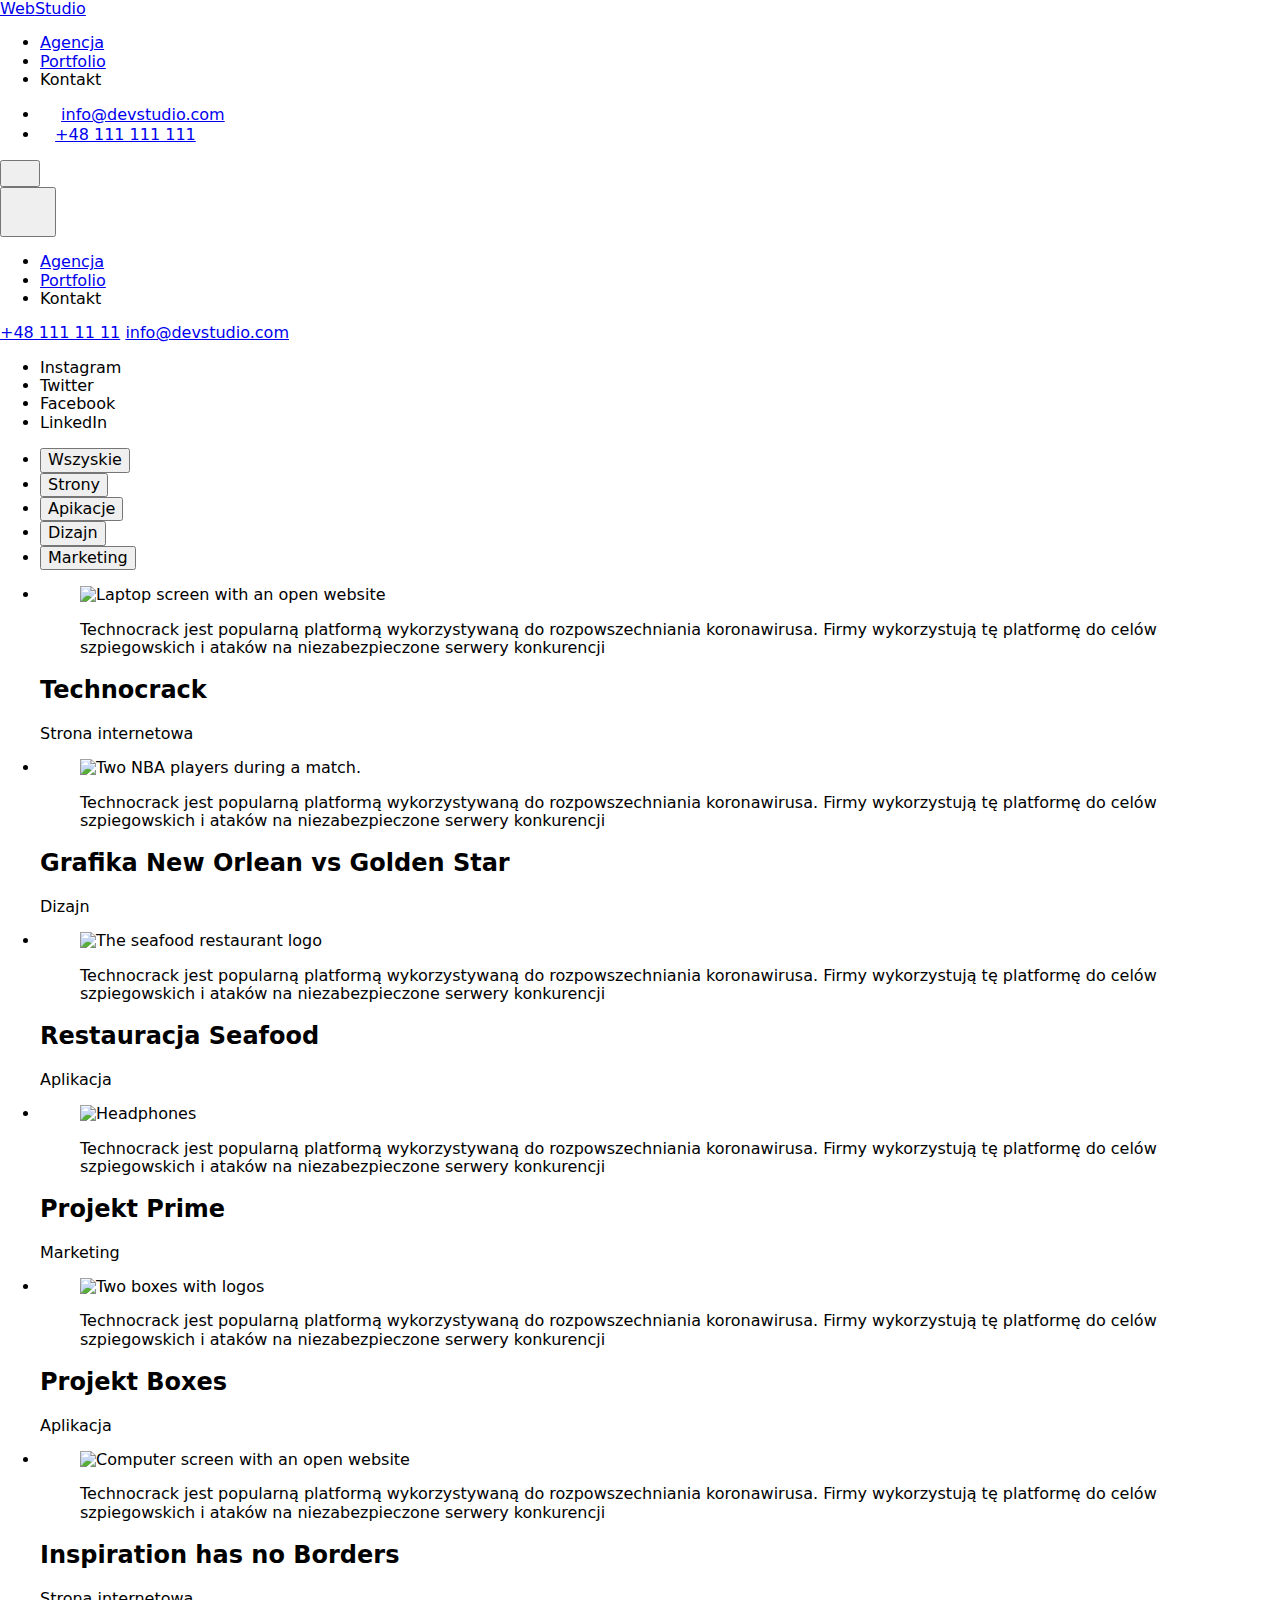
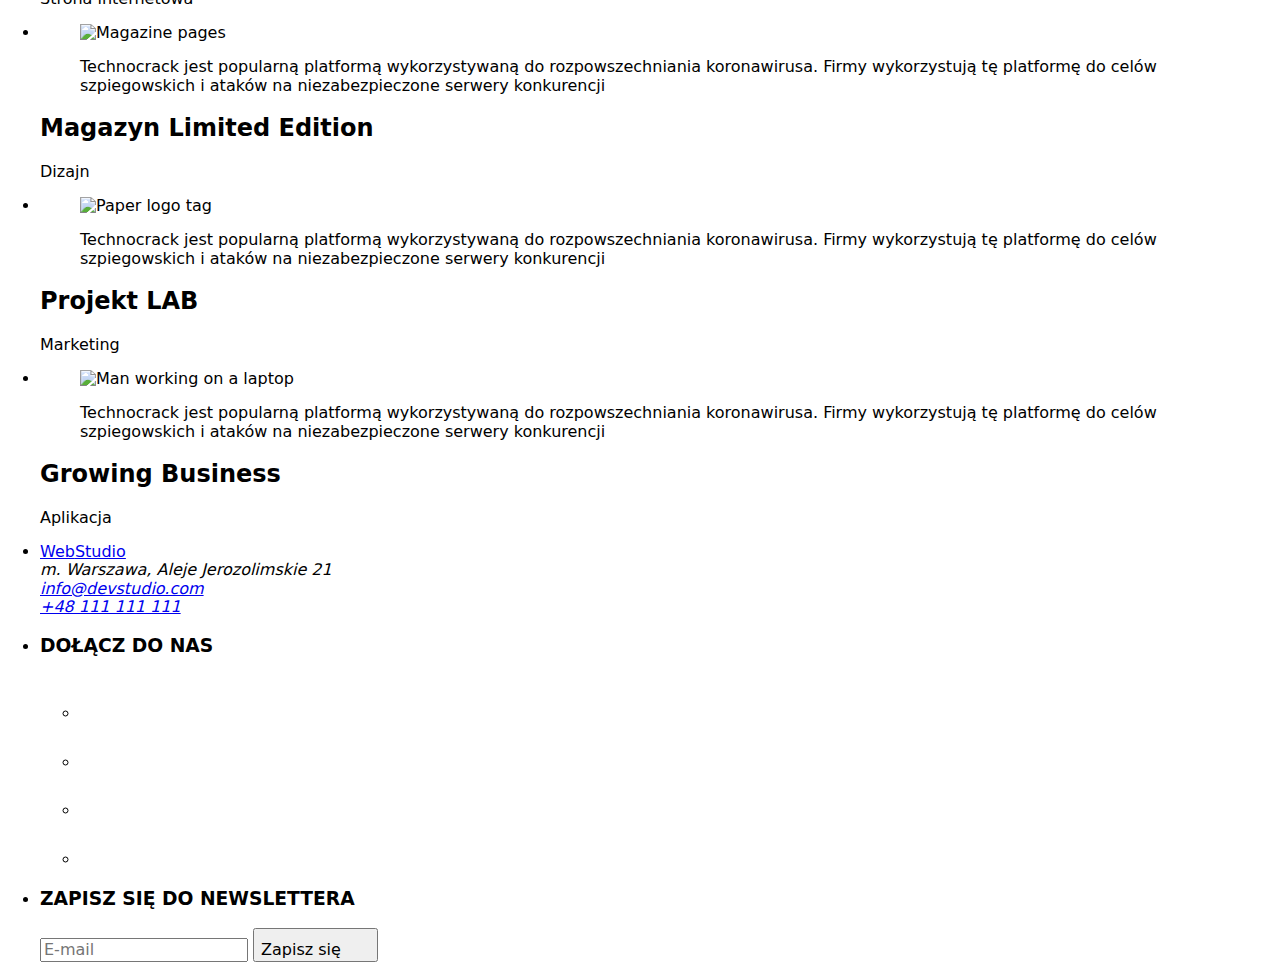
==== portfolio.html @ 4782a732 "Add files via upload" ====
<!DOCTYPE html>
<html lang="en">
<head>
    <link rel="stylesheet" href="https://cdnjs.cloudflare.com/ajax/libs/modern-normalize/1.0.0/modern-normalize.min.css" />
    <link rel="stylesheet" href="./CSS/main.min.css"/>
    <link href="https://fonts.googleapis.com/css2?family=Raleway:wght@700&family=Roboto:wght@400;500;700;900&display=swap"
        rel="stylesheet">
</head>
    <body>
        <header class="header">
            <div class="container">
            <!--logo-->
            <a href=./index.html class="logo">Web<span class="logo--header-theme">Studio</span></a>
            <!--main nawigation-->
            <nav class="navigation">
            <ul class="navigation__list">
                <li class="navigation__item"><a class="navigation__link" href="./index.html">Agencja</a></li>
                <li class="navigation__item"><a class="navigation__link" href="./portfolio.html"><span class="navigation__link--active">Portfolio</span></a></li>
                <li class="navigation__item">Kontakt</li>
            </ul></nav>
            <!--contact-->
            <ul class="contact-header">
            <li class="contact-header__item">
                <svg class="contact-header__icon" width="16" height="12">
                <use href="./images/sprite.svg#icon-envelope"></use>
                </svg>
                <a href="mailto:info@devstudio.com" class="contact-header__link">info@devstudio.com</a></li>
            <li class="contact-header__item">
                <svg class="contact-header__icon" width="10" height="16">
                <use href="./images/sprite.svg#icon-smartphone"></use>
                </svg>
                <a href="tel:+48 111 111 111" class="contact-header__link">+48 111 111 111</a></li>
            </ul>

            <button class="mobile-navigation__button--open" data-menu-open>
                <svg class="mobile-navigation__icon--open" width="24" height="16">
                <use href="./images/icons.svg#icon-menu"></use>
                </svg>
            </button>
        </div>
    
            <div class="backdrop is-hidden" data-menu>
            <div class="mobile-navigation">
                <button class="mobile-navigation__button--close" data-menu-close>
                    <svg class="mobile-navigation__icon--close" width="40" height="40">
                    <use href="./images/icons.svg#icon-close"></use>
                    </svg>
                </button>
                <div class="mobile-navigation__content">
                <ul class="mobile-navigation__list">
                    <li class="mobile-navigation__item"><a class="mobile-navigation__link" href="./index.html">Agencja</a></li>
                    <li class="mobile-navigation__item"><a class="mobile-navigation__link" href="./portfolio.html">Portfolio</a></li>
                    <li class="mobile-navigation__item">Kontakt</li>
                </ul>
                <div class="mobile-navigation__contact">
                    <a class="mobile-navigation__tell" href="tel:+48111111111">+48 111 11 11</a>
                    <a class="mobile-navigation__mail" href="mailto:info@devstudio.com">info@devstudio.com</a>
                <ul class="mobile-navigation__social-media-list">
                    <li class="mobile-navigation__social-media-item">Instagram</li>
                    <li class="mobile-navigation__social-media-item">Twitter</li>
                    <li class="mobile-navigation__social-media-item">Facebook</li>
                    <li class="mobile-navigation__social-media-item">LinkedIn</li>
                </ul>
                </div>
            </div>
            </div>
    
            </div>
            </header>
        <main>
            <section class="section-menu">
                <div class="container">
                <ul class="section-menu__list">
                    <li><button class="section-menu__button" type="button">Wszyskie</button></li>
                    <li><button class="section-menu__button" type="button">Strony</button></li>
                    <li><button class="section-menu__button" type="button">Apikacje</button></li>
                    <li><button class="section-menu__button" type="button">Dizajn</button></li>
                    <li><button class="section-menu__button" type="button">Marketing</button></li>
                </ul>
                </div>
            </section>
            <section class="portfolio">
                <div class="container">
                <ul class="portfolio__list">
                    <li class="project-card">
                        <figure class="project-card__image">
                            <img class="project-card__image--size"
                            src="./images/portfolio1.jpg"
                            alt="Laptop screen with an open website"
                            width="370"
                            height="294"
                            />
                            <div class="project-card__overlay"><p class="project-card__description">Technocrack jest popularną platformą wykorzystywaną do rozpowszechniania koronawirusa. Firmy wykorzystują tę platformę do celów szpiegowskich i ataków na niezabezpieczone serwery konkurencji</p></div>
                        </figure>
                            <div class="project-card__text-area">
                                <h2 class="project-card__name">Technocrack</h2>
                                <p class="project-card__category">Strona internetowa</p>
                         </div>       
                    </li>
                    <li class="project-card">
                        <figure class="project-card__image">
                            <img class="project-card__image--size"
                            src="./images/portfolio2.jpg"
                            alt="Two NBA players during a match."
                            width="370"
                            height="294"
                            />
                            <div class="project-card__overlay"><p class="project-card__description">Technocrack jest popularną platformą wykorzystywaną do rozpowszechniania koronawirusa. Firmy wykorzystują tę platformę do celów szpiegowskich i ataków na niezabezpieczone serwery konkurencji</p></div>
                        </figure>
                            <div class="project-card__text-area">
                                <h2 class="project-card__name">Grafika New Orlean vs Golden Star</h2>
                                <p class="project-card__category">Dizajn</p>
                            </div>
                    </li>
                    <li class="project-card">
                        <figure class="project-card__image">
                            <img class="project-card__image--size"
                            src="./images/portfolio3.jpg"
                            alt="The seafood restaurant logo"
                            width="370"
                            height="294"
                            />
                            <div class="project-card__overlay"><p class="project-card__description">Technocrack jest popularną platformą wykorzystywaną do rozpowszechniania koronawirusa. Firmy wykorzystują tę platformę do celów szpiegowskich i ataków na niezabezpieczone serwery konkurencji</p></div>
                        </figure>
                            <div class="project-card__text-area">
                                <h2 class="project-card__name">Restauracja Seafood</h2>
                                <p class="project-card__category">Aplikacja</p>
                            </div>
                    </li>
                    <li class="project-card">
                        <figure class="project-card__image">
                            <img class="project-card__image--size"
                            src="./images/portfolio4.jpg"
                            alt="Headphones"
                            width="370"
                            height="294"
                            />
                            <div class="project-card__overlay"><p class="project-card__description">Technocrack jest popularną platformą wykorzystywaną do rozpowszechniania koronawirusa. Firmy wykorzystują tę platformę do celów szpiegowskich i ataków na niezabezpieczone serwery konkurencji</p></div>
                        </figure>
                            <div class="project-card__text-area">
                                <h2 class="project-card__name">Projekt Prime</h2>
                                <p class="project-card__category">Marketing</p>
                            </div>
                    </li>
                    <li class="project-card">
                        <figure class="project-card__image">
                            <img class="project-card__image--size"
                            src="./images/portfolio5.jpg"
                            alt="Two boxes with logos"
                            width="370"
                            height="294"
                            />
                            <div class="project-card__overlay"><p class="project-card__description">Technocrack jest popularną platformą wykorzystywaną do rozpowszechniania koronawirusa. Firmy wykorzystują tę platformę do celów szpiegowskich i ataków na niezabezpieczone serwery konkurencji</p></div>
                        </figure>
                            <div class="project-card__text-area">
                                <h2 class="project-card__name">Projekt Boxes</h2>
                                <p class="project-card__category">Aplikacja</p>
                            </div>
                    </li>
                    <li class="project-card">
                        <figure class="project-card__image">
                            <img class="project-card__image--size"
                            src="./images/portfolio6.jpg"
                            alt="Computer screen with an open website"
                            width="370"
                            height="294"
                            />
                            <div class="project-card__overlay"><p class="project-card__description">Technocrack jest popularną platformą wykorzystywaną do rozpowszechniania koronawirusa. Firmy wykorzystują tę platformę do celów szpiegowskich i ataków na niezabezpieczone serwery konkurencji</p></div>
                        </figure>
                            <div class="project-card__text-area">
                                <h2 class="project-card__name">Inspiration has no Borders</h2>
                                <p class="project-card__category">Strona internetowa</p>
                            </div>
                    </li>
                    <li class="project-card">
                        <figure class="project-card__image">
                            <img class="project-card__image--size"
                            src="./images/portfolio7.jpg"
                            alt="Magazine pages"
                            width="370"
                            height="294"
                            />
                            <div class="project-card__overlay"><p class="project-card__description">Technocrack jest popularną platformą wykorzystywaną do rozpowszechniania koronawirusa. Firmy wykorzystują tę platformę do celów szpiegowskich i ataków na niezabezpieczone serwery konkurencji</p></div>
                        </figure>
                            <div class="project-card__text-area">
                                <h2 class="project-card__name">Magazyn Limited Edition</h2>
                                <p class="project-card__category">Dizajn</p>
                            </div>
                    </li>
                    <li class="project-card">
                        <figure class="project-card__image">
                            <img class="project-card__image--size"
                            src="./images/portfolio8.jpg"
                            alt="Paper logo tag"
                            width="370"
                            height="294"
                            />
                            <div class="project-card__overlay"><p class="project-card__description">Technocrack jest popularną platformą wykorzystywaną do rozpowszechniania koronawirusa. Firmy wykorzystują tę platformę do celów szpiegowskich i ataków na niezabezpieczone serwery konkurencji</p></div>
                        </figure>
                            <div class="project-card__text-area">
                                <h2 class="project-card__name">Projekt LAB</h2>
                                <p class="project-card__category">Marketing</p>
                            </div>
                    </li>
                    <li class="project-card">
                        <figure class="project-card__image">
                            <img class="project-card__image--size"
                            src="./images/portfolio9.jpg"
                            alt="Man working on a laptop"
                            width="370"
                            height="294"
                            />
                            <div class="project-card__overlay"><p class="project-card__description">Technocrack jest popularną platformą wykorzystywaną do rozpowszechniania koronawirusa. Firmy wykorzystują tę platformę do celów szpiegowskich i ataków na niezabezpieczone serwery konkurencji</p></div>
                        </figure>
                            <div class="project-card__text-area">
                                <h2 class="project-card__name">Growing Business</h2>
                                <p class="project-card__category">Aplikacja</p>
                            </div>
                    </li>
                </ul>
                </div>
            </section>
        </main>
        <footer class="footer">
            <div class="container">
               <ul class="footer__list">
                   <li>
                   <a href=index.html class="logo logo--footer-theme"><span class="logo">Web</span>Studio</a>
                   <address class="address">
                   m. Warszawa, Aleje Jerozolimskie 21 <br/>
                   <a href="mailto:info@devstudio.com" class="address__link">info@devstudio.com</a> <br/>
                   <a href="tel:+48 111 111 111" class="address__link">+48 111 111 111</a>
                   </address>
                   </li>
                   <li class="social-media">
                   <h3 class="social-media__title">DOŁĄCZ DO NAS</h3>
                   <ul class="social-media__list">
                       <li><svg class="social-media__icon" width="44" height="44" viewBox="-16 -16 65 65">
                               <use href="./images/sprite.svg#icon-instagram-2"></use>
                           </svg></li>
                       <li><svg class="social-media__icon" width="44" height="44" viewBox="-16 -16 65 65">
                               <use href="./images/sprite.svg#icon-twitter-1"></use>
                           </svg></li>
                       <li><svg class="social-media__icon" width="44" height="44" viewBox="-16 -16 65 65">
                               <use href="./images/sprite.svg#icon-facebook-1"></use>
                           </svg></li>
                       <li><svg class="social-media__icon" width="44" height="44" viewBox="-16 -16 65 65">
                               <use href="./images/sprite.svg#icon-linkedin-1"></use>
                           </svg></li>
                   </ul>
                   </li>
                   <li class="newsletter">
                   <h3 class="newsletter__title">ZAPISZ SIĘ DO NEWSLETTERA</h3>
                   <form>
                       <label>
                         <input type="email" name="e-mail" placeholder="E-mail" required class="newsletter__input"/>
                       </label>
                           <button type="submit" class="newsletter__button">Zapisz się
                           <svg width="24" height="24" viewBox="0 0 32 32"> 
                               <use href="./images/sprite.svg#icon-icon-send"></use>
                           </svg>
                       </button>
                     </form>
                   </li>
                   </ul>
                </div>
       </footer>
    </body>
</html>
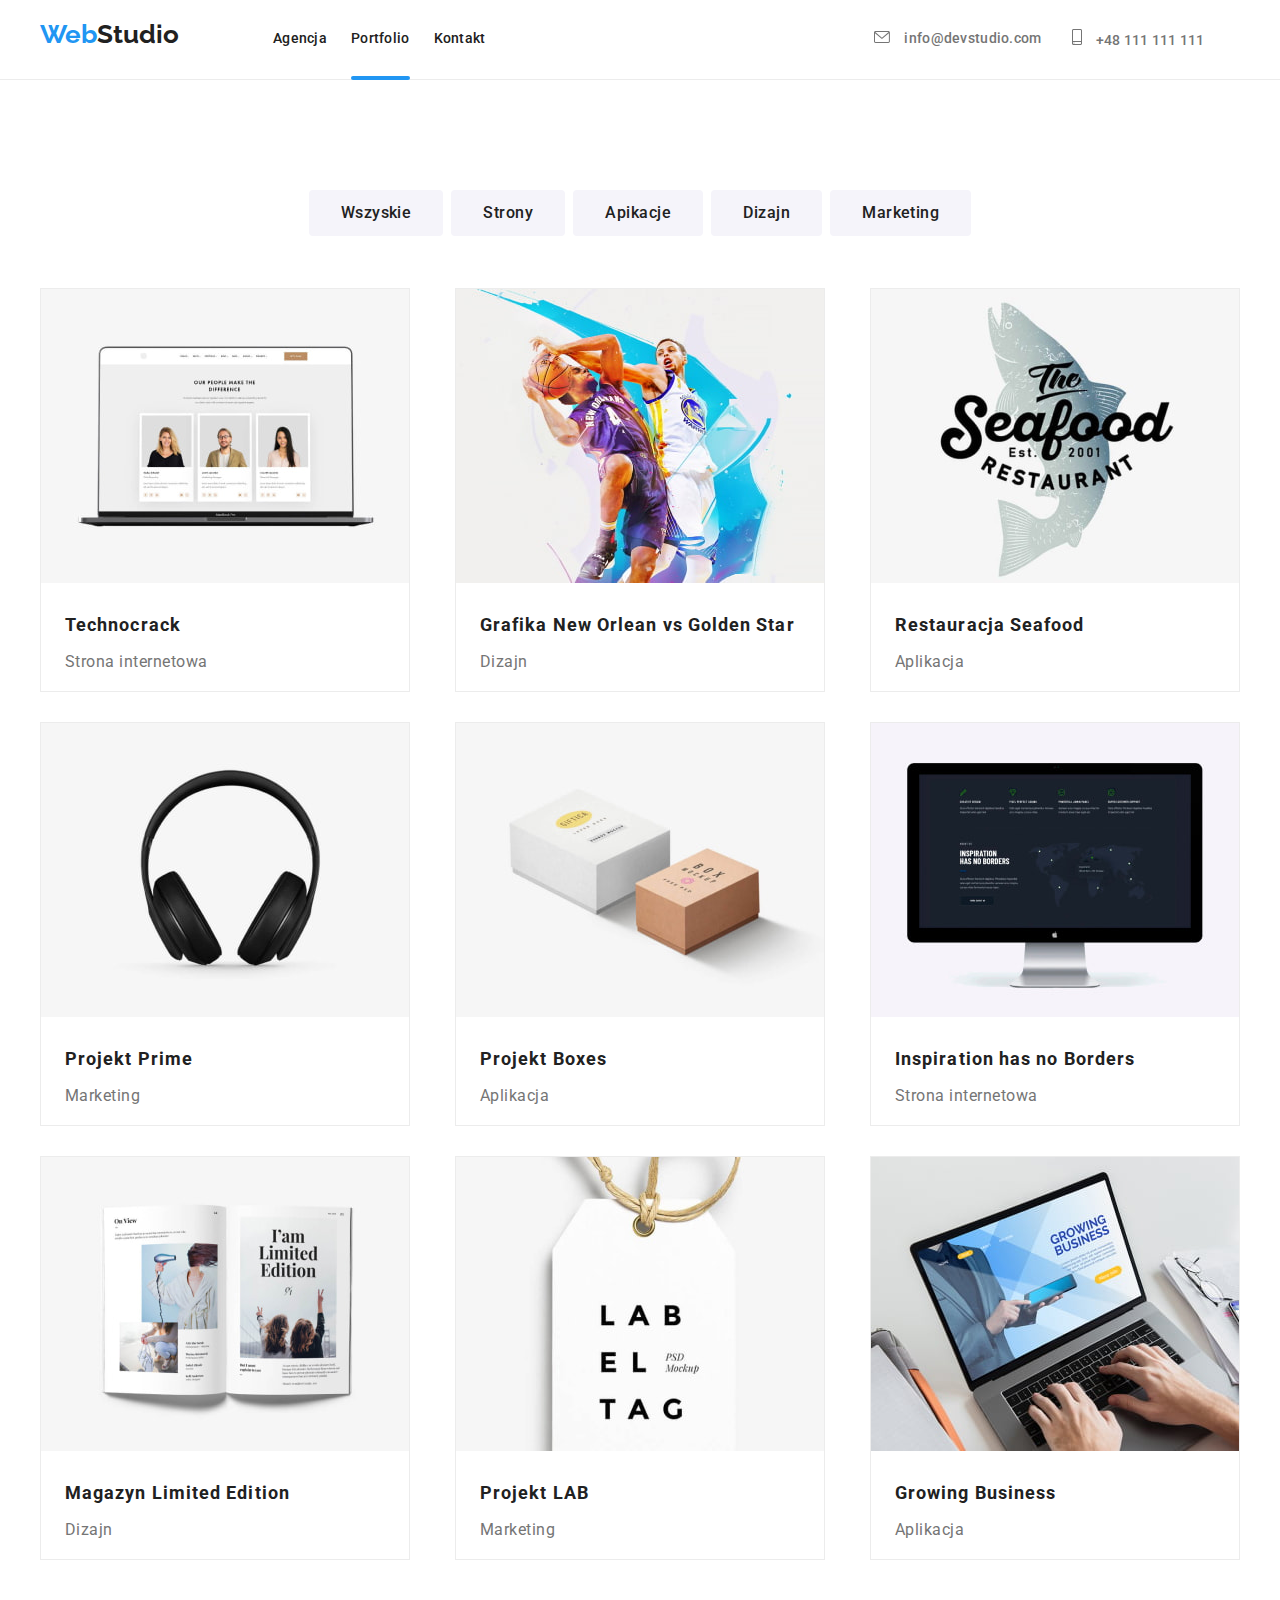
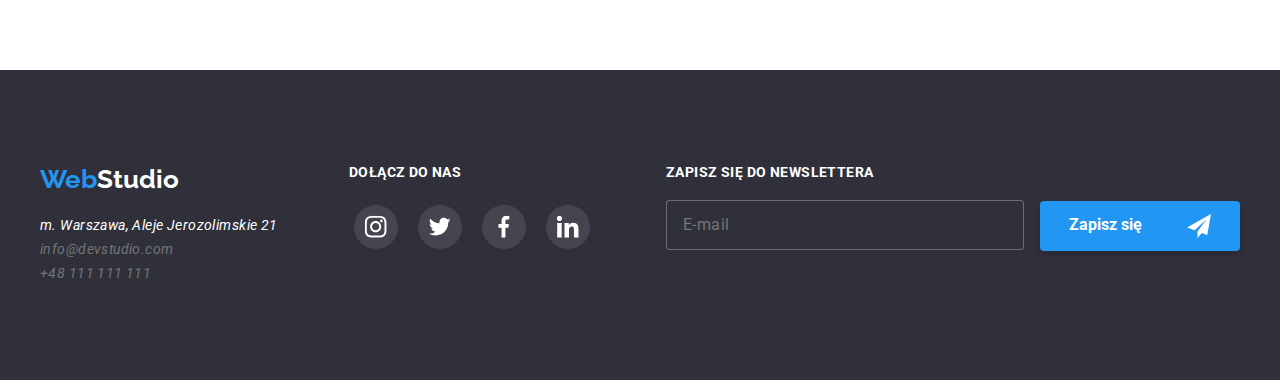
==== commit 18f05bf8: "Add files via upload" ====
--- a/portfolio.html
+++ b/portfolio.html
@@ -5,6 +5,7 @@
     <link rel="stylesheet" href="./CSS/main.min.css"/>
     <link href="https://fonts.googleapis.com/css2?family=Raleway:wght@700&family=Roboto:wght@400;500;700;900&display=swap"
         rel="stylesheet">
+    <meta name="viewport" content="width=device-width, initial-scale=1.0" />
 </head>
     <body>
         <header class="header">
@@ -34,7 +35,7 @@
 
             <button class="mobile-navigation__button--open" data-menu-open>
                 <svg class="mobile-navigation__icon--open" width="24" height="16">
-                <use href="./images/icons.svg#icon-menu"></use>
+                <use href="./images/sprite.svg#icon-menu"></use>
                 </svg>
             </button>
         </div>
@@ -43,7 +44,7 @@
             <div class="mobile-navigation">
                 <button class="mobile-navigation__button--close" data-menu-close>
                     <svg class="mobile-navigation__icon--close" width="40" height="40">
-                    <use href="./images/icons.svg#icon-close"></use>
+                    <use href="./images/sprite.svg#icon-close"></use>
                     </svg>
                 </button>
                 <div class="mobile-navigation__content">
--- a/CSS/main.min.css
+++ b/CSS/main.min.css
@@ -0,0 +1 @@
+*,*::before,*::after{box-sizing:border-box}body{font-family:"Roboto",sans-serif;font-style:normal;color:#212121}.container{width:100%;margin:0 auto}@media screen and (min-width: 480px){.container{width:480px;margin:0 auto}}@media screen and (min-width: 768px){.container{width:768px;margin:0 auto}}@media screen and (min-width: 1200px){.container{width:1200px;margin:0 auto}}.backdrop{position:fixed;left:0;top:0;width:100%;height:100%;background-color:rgba(0,0,0,.2);transition:transform 1000ms,cubic-bezier(0.175, 0.885, 0.32, 1.275),opacity 1000ms cubic-bezier(0.175, 0.885, 0.32, 1.275),visibility 1000ms cubic-bezier(0.23, 1, 0.32, 1)}.is-hidden{opacity:0;visibility:hidden;pointer-events:none}.modal{position:absolute;top:50%;left:50%;transform:translate(-50%, -50%);width:450px;height:609px;background-color:#fff}@media screen and (min-width: 1200px){.modal{width:528px;height:581px}}.modal__button--clouse{position:absolute;top:8px;right:8px;width:30px;height:30px;background-color:#fff;border-radius:50px;border:1px solid rgba(0,0,0,.1);cursor:pointer}.modal__content{padding:40px}.modal__title{font-family:"Roboto";font-style:normal;font-weight:700;font-size:20px;line-height:1.15;text-align:center;letter-spacing:.03em;color:#212121;margin:0px}.modal__label{position:relative;display:flex}.modal__label:hover .modal__input,.modal__label:focus-within .modal__input{border-color:#2196f3}.modal__label:hover .modal__input-icon,.modal__label:focus-within .modal__input-icon{fill:#2196f3}.modal__label:hover .modal__textarea,.modal__label:focus-within .modal__textarea{border-color:#2196f3}.modal__label-name{font-family:"Roboto";font-weight:400;font-size:12px;line-height:1.17;letter-spacing:.01em;color:#757575;margin-top:10px;margin-bottom:0px}.modal__input{height:40px;border:1px solid rgba(33,33,33,.2);border-radius:4px;margin-top:4px;padding-left:42px;outline:none;transition:border-color 250ms cubic-bezier(0.4, 0, 0.2, 1)}@media screen and (min-width: 480px){.modal__input{width:370px}}@media screen and (min-width: 1200px){.modal__input{width:448px}}.modal__textarea{height:120px;border:1px solid rgba(33,33,33,.2);border-radius:4px;margin-top:4px;padding:12px 16px;font-family:"Roboto";font-style:normal;font-weight:400;font-size:12px;line-height:1.16;letter-spacing:.01em;color:rgba(117,117,117,.5);outline:none;transition:border-color 250ms cubic-bezier(0.4, 0, 0.2, 1)}@media screen and (min-width: 480px){.modal__textarea{width:370px}}@media screen and (min-width: 1200px){.modal__textarea{width:448px}}.modal__input-icon{position:absolute;top:62%;left:4%;transition:fill 250ms cubic-bezier(0.4, 0, 0.2, 1)}.modal__checkbox{position:absolute;width:1px;height:1px;padding:0;overflow:hidden;border:0;clip:rect(0 0 0 0)}.modal__checkbox:checked+.modal__icon-chek{background-image:url(../images/Vector-check.svg);background-position:center;background-repeat:no-repeat;background-size:12px 12px;background-color:#2196f3;background-origin:border-box;border-color:#2196f3}.modal__icon-chek{display:inline-block;width:16px;height:16px;border:2px solid #212121;border-radius:2px;margin-right:7px;margin-left:12px}.modal__text{font-family:"Roboto";font-weight:400;font-size:12px;line-height:1.16;letter-spacing:.01em;color:#757575;margin-bottom:0px;display:inline-block;text-align:center}.modal__text--link{color:#2196f3}@media screen and (min-width: 1200px){.modal__text{font-size:14px;line-height:1.71}}.modal__button{background-color:#2196f3;color:#fff;font-family:"Roboto";font-weight:700;font-size:16px;line-height:1,87;box-shadow:0px 4px 4px rgba(0,0,0,.15);border-radius:4px;border:none;cursor:pointer;text-align:center;width:200px;height:50px;margin-top:30px;margin-left:124px;margin-right:124px}.logo{font-family:"Raleway";font-style:normal;font-weight:700;font-size:26px;line-height:1.17;color:#2196f3;text-decoration:none;margin-right:0px}.logo--header-theme{color:#212121}.logo--footer-theme{color:#fff}.section__title{font-weight:700;font-size:28px;line-height:1.18;text-align:center;letter-spacing:.03em;margin-top:0px}@media screen and (min-width: 1200px){.section__title{font-size:36px;line-height:1.17}}.mobile-navigation{width:480px;height:796px;position:absolute;background-color:#fff;top:0;right:0;padding:48px 40px}.mobile-navigation__button--open{display:inline-flex;align-items:center;justify-content:center;width:40px;height:40px;background-color:#fff;border:none;cursor:pointer;margin-left:250px}.mobile-navigation__button--open:hover,.mobile-navigation__button--open:focus{fill:#2196f3}@media screen and (min-width: 768px){.mobile-navigation__button--open{display:none}}.mobile-navigation__button--close{position:absolute;top:8px;right:8px;background-color:#fff;margin-left:auto;cursor:pointer}.mobile-navigation__button--close:hover,.mobile-navigation__button--close:focus{fill:#2196f3}.mobile-navigation__list{padding-left:0px;margin:0px}.mobile-navigation__item,.mobile-navigation__link{font-family:Roboto;font-weight:500;font-size:40px;line-height:1.18;letter-spacing:.02em;margin-bottom:36px;color:#212121;list-style:none;text-decoration:none}.mobile-navigation__item:focus,.mobile-navigation__item:hover,.mobile-navigation__link:focus,.mobile-navigation__link:hover{color:#2196f3}.mobile-navigation__tell{display:block;margin-bottom:32px;padding-top:200px;font-family:Roboto;font-style:normal;font-weight:500;font-size:34px;line-height:1.18;letter-spacing:.02em;color:#2196f3;text-decoration:none}.mobile-navigation__mail{display:block;font-family:Roboto;font-style:normal;font-weight:500;font-size:24px;line-height:1.17;letter-spacing:.02em;color:#757575;margin-bottom:64px;text-decoration:none}.mobile-navigation__social-media-list{display:flex;flex-direction:row;column-gap:20px;padding-left:0px}.mobile-navigation__social-media-item{position:relative;font-weight:500;font-size:18px;line-height:1.22;letter-spacing:.02em;list-style:none;color:#2196f3}.mobile-navigation__social-media-item:not(:first-child)::before{content:"";display:block;position:absolute;top:0;left:-10px;width:1px;height:22px;background-color:rgba(33,33,33,.2)}.header{min-height:80px;border-bottom:1px solid #ececec;display:flex;align-items:center;justify-content:center;padding-left:15px;padding-right:15px}@media screen and (min-width: 1200px){.header{justify-content:space-between;padding-left:0px;padding-right:0px}}.navigation{display:inline-flex}@media screen and (max-width: 767px){.navigation{display:none}}@media screen and (min-width: 768px){.navigation{margin-right:91px;margin-left:43px}}@media screen and (min-width: 768px){.navigation{margin-right:345px;margin-left:50px}}.navigation__item{font-weight:500;font-size:14px;line-height:1.14;letter-spacing:.02em;display:inline-flex;list-style:none;margin-right:10px;text-decoration:none;color:#212121;transition-property:color 250ms cubic-bezier(0.4, 0, 0.2, 1)}.navigation__item:hover{color:#2196f3;cursor:pointer;text-decoration:none}.navigation__item:visited{text-decoration:none}.navigation__link{font-weight:500;font-size:14px;line-height:1.14;letter-spacing:.02em;display:inline-flex;list-style:none;margin-right:10px;text-decoration:none;color:#212121;transition-property:color 250ms cubic-bezier(0.4, 0, 0.2, 1)}.navigation__link:hover{color:#2196f3;cursor:pointer;text-decoration:none}.navigation__link:visited{text-decoration:none}.navigation__link--active::after{content:"";display:block;position:relative;width:100%;height:4px;background-color:#2196f3;border-radius:2px;top:30px}.contact-header{display:inline-flex;list-style:none;padding-left:0px}@media screen and (max-width: 767px){.contact-header{display:none}}@media screen and (min-width: 768px)and (max-width: 1199px){.contact-header{flex-direction:column;align-content:center}}.contact-header__item{margin-left:30px}.contact-header__item:hover .contact-header__icon{fill:#2196f3}.contact-header__item:hover .contact-header__link{color:#2196f3}.contact-header__icon{fill:#757575;transition:fill 250ms cubic-bezier(0.4, 0, 0.2, 1)}.contact-header__link{font-weight:500;font-size:12px;line-height:1.14;letter-spacing:.02em;color:#757575;text-decoration:none;margin-left:10px;margin-right:0px;cursor:pointer;transition:color 250ms cubic-bezier(0.4, 0, 0.2, 1)}@media screen and (min-width: 1200px){.contact-header__link{font-size:14px}}.section-hero{display:flex;justify-content:center;align-items:center;background-color:#2f303a;background-repeat:no-repeat;background-size:cover;background-position:center;min-height:400px;background-image:linear-gradient(rgba(47, 48, 58, 0.4), rgba(47, 48, 58, 0.4)),url(../images/mobilebackground.jpg)}@media screen and (min-device-pixel-ratio: 2),screen and (min-resolution: 192dpi),screen and (min-resolution: 2dppx){.section-hero{background-image:linear-gradient(rgba(47, 48, 58, 0.4), rgba(47, 48, 58, 0.4)),url(../images/mobilebackground2x.jpg)}}@media screen and (min-width: 768px){.section-hero{background-image:linear-gradient(rgba(47, 48, 58, 0.4), rgba(47, 48, 58, 0.4)),url(../images/tabletbackground.jpg)}}@media screen and (min-width: 768px)and (min-device-pixel-ratio: 2),screen and (min-width: 768px)and (min-resolution: 192dpi),screen and (min-width: 768px)and (min-resolution: 2dppx){.section-hero{background-image:linear-gradient(rgba(47, 48, 58, 0.4), rgba(47, 48, 58, 0.4)),url(../images/tabletbackground2x.jpg)}}@media screen and (min-width: 1200px){.section-hero{max-width:1600px;min-height:600px;background-image:linear-gradient(rgba(47, 48, 58, 0.4), rgba(47, 48, 58, 0.4)),url("../images/descopbackground.jpg")}}@media screen and (min-width: 1200px)and (min-device-pixel-ratio: 2),screen and (min-width: 1200px)and (min-resolution: 192dpi),screen and (min-width: 1200px)and (min-resolution: 2dppx){.section-hero{background-image:linear-gradient(rgba(47, 48, 58, 0.4), rgba(47, 48, 58, 0.4)),url("../images/descopbackground2x.jpg")}}.section-hero__title{font-weight:900;font-size:26px;line-height:1.62;letter-spacing:.06em;text-align:center;letter-spacing:.06em;color:#fff;margin-left:auto;margin-right:auto;max-width:365px}@media screen and (min-width: 1200px){.section-hero__title{font-size:44px;max-width:360px;line-height:1.36;max-width:696px}}.section-hero__button{background-color:#2196f3;width:200px;height:50px;color:#fff;font-family:"Roboto";font-weight:700;font-size:16px;line-height:1,87;box-shadow:0px 4px 4px rgba(0,0,0,.15);border-radius:4px;border:none;cursor:pointer}@media screen and (min-width: 480px){.section-hero__button{margin:0 140px}}@media screen and (min-width: 768px){.section-hero__button{margin:0 284px}}@media screen and (min-width: 1200px){.section-hero__button{margin:0 500px}}.section-lorem-ipsum{padding-top:60px;padding-bottom:60px}@media screen and (min-width: 1200px){.section-lorem-ipsum{padding-top:94px;padding-bottom:94px}}.section-lorem-ipsum__list{display:flex;flex-wrap:wrap;list-style:none;justify-content:center;padding-left:0px;grid-gap:30px}@media screen and (min-width: 768px){.section-lorem-ipsum__list{justify-content:space-between}}@media screen and (min-width: 1200px){.section-lorem-ipsum__list{flex-wrap:nowrap}}.section-lorem-ipsum__icon{background-color:#f5f4fa;border-radius:4px;align-items:center;justify-content:center;padding:25px}@media screen and (min-width: 480px){.section-lorem-ipsum__icon{width:450px}}@media screen and (min-width: 768px){.section-lorem-ipsum__icon{width:354px}}@media screen and (min-width: 1200px){.section-lorem-ipsum__icon{width:270px}}.section-lorem-ipsum__title{font-weight:700;font-size:14px;line-height:1.17;letter-spacing:.03em}@media screen and (min-width: 480px){.section-lorem-ipsum__title{text-align:center}}@media screen and (min-width: 768px){.section-lorem-ipsum__title{text-align:left}}.section-lorem-ipsum__text{font-weight:400;font-size:14px;line-height:1.71;letter-spacing:.03em;color:#757575}@media screen and (min-width: 480px){.section-lorem-ipsum__text{width:450px}}@media screen and (min-width: 768px){.section-lorem-ipsum__text{width:354px}}@media screen and (min-width: 1200px){.section-lorem-ipsum__text{width:270px}}.section-what-we-do{padding-bottom:94px}@media screen and (max-width: 1199px){.section-what-we-do{display:none}}.section-what-we-do__list{display:flex;list-style:none;justify-content:space-between;padding-left:0px;margin-bottom:0px}.section-what-we-do__figcaption{font-weight:700;font-size:14px;line-height:1.17;letter-spacing:.03em;color:#fff;text-align:center;width:370px;height:70px;background-color:rgba(47,48,58,.8);padding-top:27px;margin:0px;position:relative;bottom:74px}.section-our-team{background-color:#f5f4fa;padding-bottom:60px;padding-top:60px}@media screen and (min-width: 1200px){.section-our-team{padding-top:94px;padding-bottom:94px;min-height:648px}}.section-our-team__list{display:flex;flex-wrap:wrap;justify-content:center;list-style:none;padding-left:0px;grid-gap:30px}@media screen and (min-width: 1200px){.section-our-team__list{justify-content:space-between;flex-wrap:nowrap}}.co-worker-card{background-color:#fff;padding-bottom:24px;box-shadow:0px 1px 3px rgba(0,0,0,.12),0px 1px 1px rgba(0,0,0,.14),0px 2px 1px rgba(0,0,0,.2);border-radius:0px 0px 4px 4px;margin:0px}@media screen and (min-width: 480px){.co-worker-card__image{width:450px;height:460px}}@media screen and (min-width: 768px){.co-worker-card__image{width:354px;height:374px}}@media screen and (min-width: 1200px){.co-worker-card__image{width:270px;height:260px}}.co-worker-card__name{font-weight:500;font-size:16px;line-height:1.19;letter-spacing:.03em;text-align:center;margin-top:30px}.co-worker-card__profession{font-weight:400;font-size:16px;line-height:1.19;text-align:center;letter-spacing:.03em;color:#757575}.co-worker-card__list{display:flex;align-items:center;justify-content:center;list-style:none;padding-left:0px;grid-gap:10px}.co-worker-card__icon{background-color:#fff;border-radius:50px;fill:#afb1b8;display:flex;align-items:center;justify-content:center;cursor:pointer;transition:background-color 250ms cubic-bezier(0.4, 0, 0.2, 1),fill 250ms cubic-bezier(0.4, 0, 0.2, 1)}.co-worker-card__icon:hover{background-color:#2196f3;fill:#fff}.section-our-customers{padding-top:60px;padding-bottom:60px}@media screen and (min-width: 1200px){.section-our-customers{padding-top:94px;padding-bottom:94px}}.section-our-customers__list{list-style:none;display:flex;flex-wrap:wrap;align-items:center;justify-content:center;padding-left:0px;grid-gap:30px}@media screen and (min-width: 1200px){.section-our-customers__list{flex-wrap:nowrap;justify-content:space-between}}.section-our-customers__icon{fill:#afb1b8;border:1px solid #afb1b8;border-radius:4px;cursor:pointer;align-items:center;justify-content:center;padding:25px;transition:fill 250ms cubic-bezier(0.4, 0, 0.2, 1),border 250ms cubic-bezier(0.4, 0, 0.2, 1)}.section-our-customers__icon:hover{fill:#2196f3;border:1px solid #2196f3}@media screen and (min-width: 480px){.section-our-customers__icon{width:210px}}@media screen and (min-width: 768px){.section-our-customers__icon{width:226px}}@media screen and (min-width: 1200px){.section-our-customers__icon{width:170px}}.footer{background-color:#2f303a;padding:60px 0px}@media(min-width: 1200px){.footer{min-height:252px;padding:94px 0px}}.footer__list{display:block;list-style:none;justify-content:center;padding-left:0px;text-align:center;margin:0 auto}@media(min-width: 768px){.footer__list{display:flex;flex-wrap:wrap;flex-direction:row;justify-content:space-around}}@media(min-width: 1200px){.footer__list{flex-wrap:nowrap;justify-content:space-between;text-align:left}}.address{font-weight:400;font-size:14px;line-height:1.71;letter-spacing:.03em;color:#fff;text-decoration:none;text-align:center;margin-top:20px}@media(min-width: 1200px){.address{text-align:left;flex-direction:row;justify-content:left}}.address__link{font-weight:400;font-size:14px;line-height:1.71;letter-spacing:.03em;text-decoration:none;text-align:center;max-width:245px;color:#757575;transition:color 250ms cubic-bezier(0.4, 0, 0.2, 1)}.address__link:hover{color:#2196f3}@media(min-width: 1200px){.address__link{text-align:left;flex-direction:row;margin-bottom:0px}}.social-media{text-align:center}@media(min-width: 1200px){.social-media{margin-left:65px}}.social-media__title{font-weight:700;font-size:14px;line-height:1.17;letter-spacing:.03em;color:#fff;text-align:center;margin-bottom:20px;margin-top:60px}@media(min-width: 768px){.social-media__title{margin-top:0px}}@media(min-width: 1200px){.social-media__title{text-align:left}}.social-media__list{display:flex;flex-wrap:wrap;list-style:none;justify-content:center;grid-gap:10px;padding-inline-start:0px}.social-media__icon{background:rgba(255,255,255,.1);border-radius:50px;fill:#fff;display:flex;align-items:center;cursor:pointer;margin:5px;transition:background-color 250ms cubic-bezier(0.4, 0, 0.2, 1),fill 250ms cubic-bezier(0.4, 0, 0.2, 1)}.social-media__icon:hover{background-color:#2196f3;fill:#fff}@media(min-width: 1200px){.newsletter{margin-left:65px}}.newsletter__title{font-weight:700;font-size:14px;line-height:1.17;letter-spacing:.03em;color:#fff;text-align:center;margin-bottom:20px;margin-top:60px}@media(min-width: 1200px){.newsletter__title{text-align:left;margin-top:0px}}.newsletter__input{font-weight:400;font-size:16px;line-height:20px;align-items:center;letter-spacing:.03em;color:rgba(255,255,255,.6);width:450px;height:50px;border:1px solid rgba(255,255,255,.3);border-radius:4px;background-color:#2f303a;padding-left:16px}@media screen and (min-width: 1200px){.newsletter__input{width:358px}}.newsletter__button{background-color:#2196f3;color:#fff;font-family:"Roboto";font-weight:700;font-size:16px;line-height:1,87;box-shadow:0px 4px 4px rgba(0,0,0,.15);border-radius:4px;border:none;cursor:pointer;text-align:center;width:200px;height:50px;display:inline-flex;align-items:center;justify-content:space-around;margin-top:20px}@media(min-width: 768px){.newsletter__button{margin-left:277px;margin-right:277px}}@media(min-width: 1200px){.newsletter__button{margin-left:12px;margin-right:0px;margin-top:0px}}.section-menu{padding-bottom:20px;padding-top:60px}@media screen and (min-width: 1200px){.section-menu{padding-top:94px}}.section-menu__list{display:flex;flex-wrap:wrap;list-style:none;align-items:center;justify-content:left;grid-gap:8px;padding:0px 15px}@media(min-width: 768px){.section-menu__list{justify-content:center}}.section-menu__button{background-color:#f5f4fa;color:#212121;font-family:"Roboto";font-weight:500;font-size:16px;line-height:26px;border:none;padding:10px 32px;text-align:center;letter-spacing:.03em;cursor:pointer;border-radius:4px;line-height:1.6;transition:background-color 250ms cubic-bezier(0.4, 0, 0.2, 1),color 250ms cubic-bezier(0.4, 0, 0.2, 1),box-shadow 250ms cubic-bezier(0.4, 0, 0.2, 1)}.section-menu__button:hover{background-color:#2196f3;color:#fff;box-shadow:0px 3px 1px rgba(0,0,0,.1),0px 1px 2px rgba(0,0,0,.8),0px 2px 2px rgba(0,0,0,.12)}.portfolio{padding-bottom:60px}@media screen and (min-width: 1200px){.portfolio{padding-bottom:94px}}.portfolio__list{list-style:none;display:flex;flex-wrap:wrap;justify-content:center;padding-left:0px;grid-gap:30px}@media screen and (min-width: 1200px){.portfolio__list{justify-content:space-between}}.project-card{border:1px solid #ececec;cursor:pointer;transition:box-shadow 250ms cubic-bezier(0.4, 0, 0.2, 1)}.project-card:hover{box-shadow:1px 4px 6px 0px rgba(0,0,0,.16),0px 4px 4px 0px rgba(0,0,0,.06),0px 1px 1px 0px rgba(0,0,0,.12)}.project-card:hover .project-card__overlay{transform:translatex(0)}@media screen and (min-width: 480px){.project-card{width:450px;height:404px}}@media screen and (min-width: 768px){.project-card{width:354px;height:440px}}@media screen and (min-width: 1200px){.project-card{width:370px;height:404px}}.project-card__image{margin:0;position:relative;overflow:hidden}.project-card__image--size{object-fit:cover}@media screen and (min-width: 480px){.project-card__image--size{width:450px}}@media screen and (min-width: 768px){.project-card__image--size{width:354px}}@media screen and (min-width: 1200px){.project-card__image--size{width:370px}}.project-card__overlay{position:absolute;top:0;left:0;width:100%;height:100%;background-color:rgba(33,150,243,.9);transform:translatey(100%);transition:transform 250ms cubic-bezier(0.4, 0, 0.2, 1)}.project-card__description{font-weight:400;font-size:18px;line-height:1.56;letter-spacing:.03em;color:#fff;padding-left:24px;padding-right:45px;padding-top:49px;padding-bottom:49px;margin:0}.project-card__text-area{padding-left:24px;padding-right:24px;padding-top:20px;padding-bottom:20px}.project-card__name{font-weight:700;font-size:18px;line-height:2;letter-spacing:.06em;margin:0px}.project-card__category{font-weight:400;font-size:16px;line-height:1.88;letter-spacing:.03em;color:#757575;margin:0px;padding-top:4px}/*# sourceMappingURL=main.min.css.map */